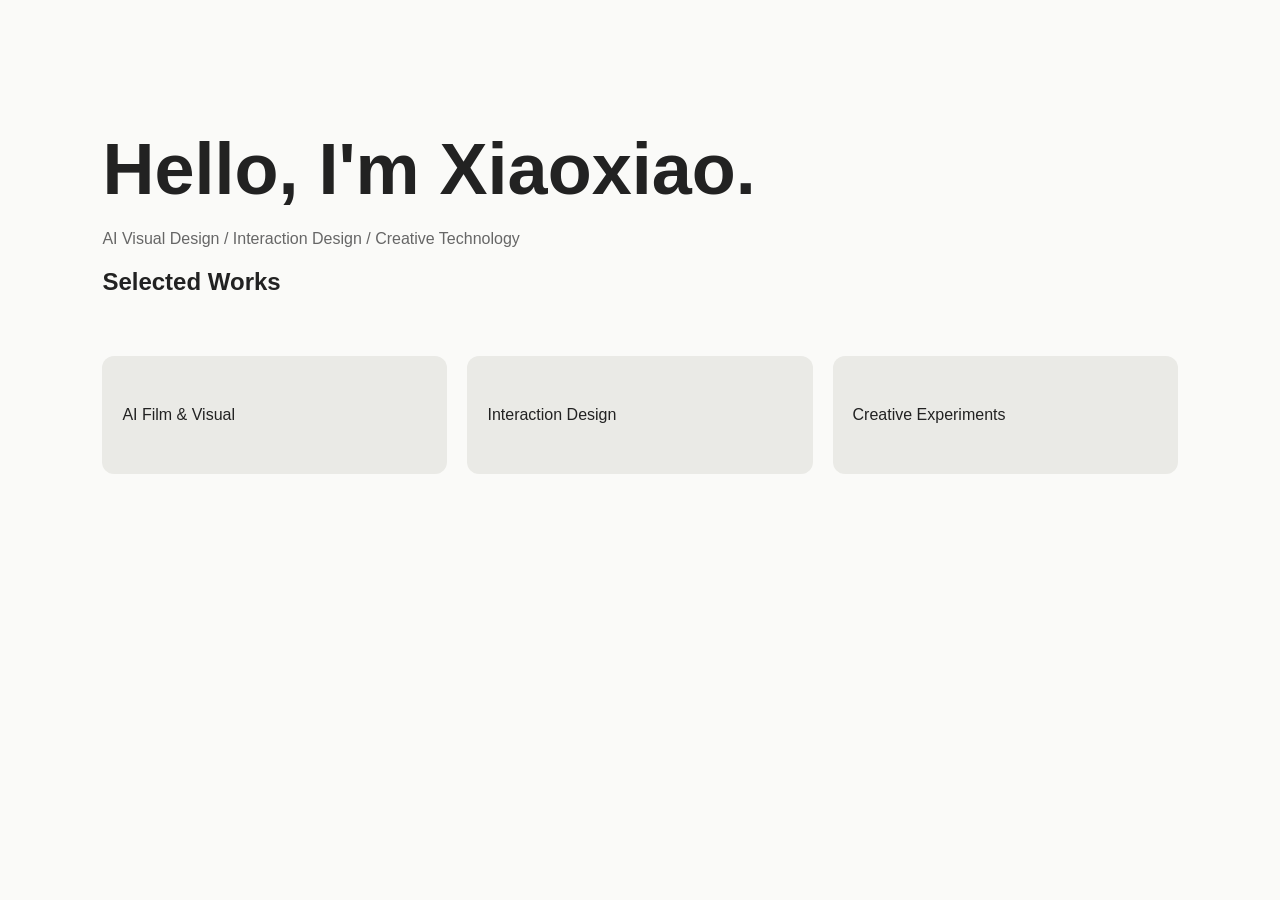
==== index.html @ 22fdce5c "Add initial HTML structure for portfolio" ====
<!DOCTYPE html>
<html lang="en">
<head>
  <meta charset="UTF-8">
  <meta name="viewport" content="width=device-width, initial-scale=1.0">
  <title>My Design Portfolio</title>
  <style>
    body {
      font-family: Arial, sans-serif;
      background: #fafaf8;
      color: #222;
      margin: 0;
      padding: 80px 8%;
    }
    h1 {
      font-size: clamp(36px, 7vw, 72px);
      margin-bottom: 20px;
    }
    p { color: #666; }
    .projects {
      display: grid;
      grid-template-columns: repeat(auto-fit, minmax(200px, 1fr));
      gap: 20px;
      margin-top: 60px;
    }
    .card {
      background: #eaeae6;
      border-radius: 12px;
      padding: 50px 20px;
    }
  </style>
</head>
<body>
  <h1>Hello, I'm Xiaoxiao.</h1>
  <p>AI Visual Design / Interaction Design / Creative Technology</p>

  <h2>Selected Works</h2>
  <div class="projects">
    <div class="card">AI Film & Visual</div>
    <div class="card">Interaction Design</div>
    <div class="card">Creative Experiments</div>
  </div>
</body>
</html>
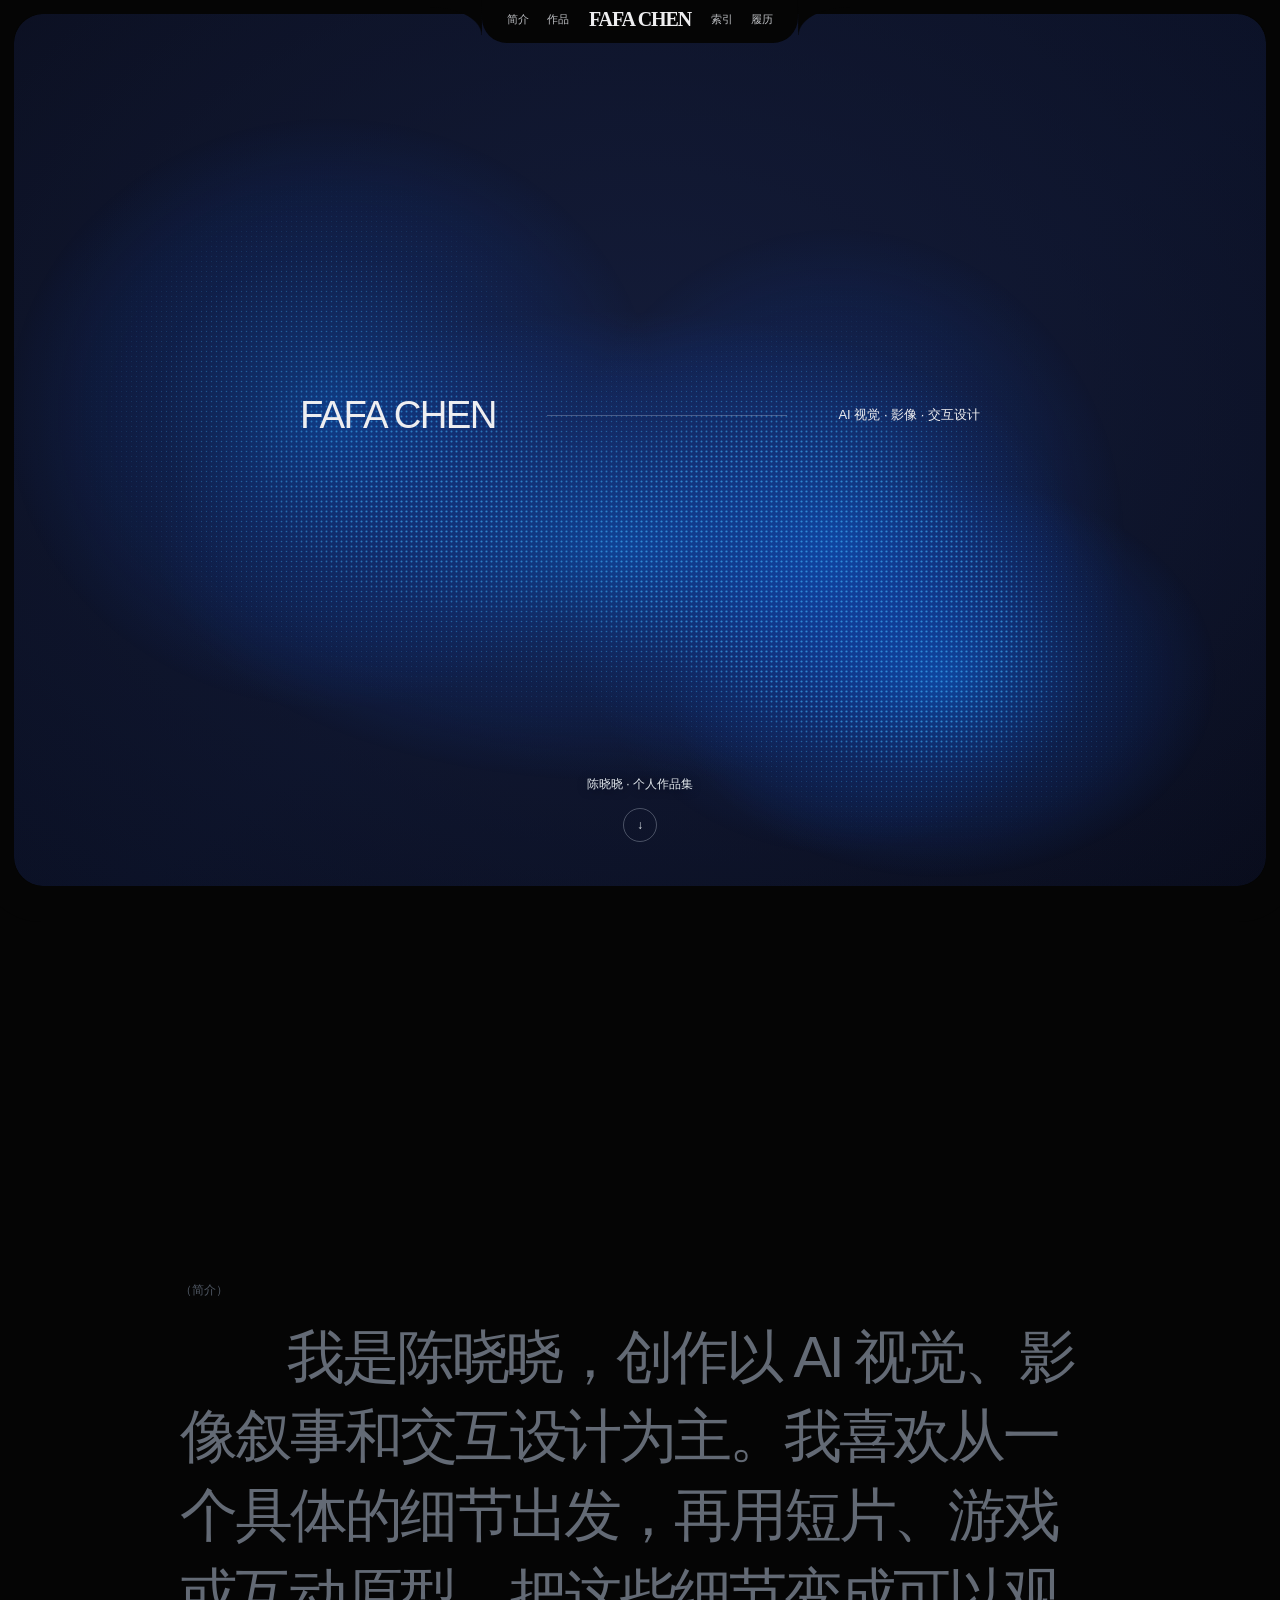
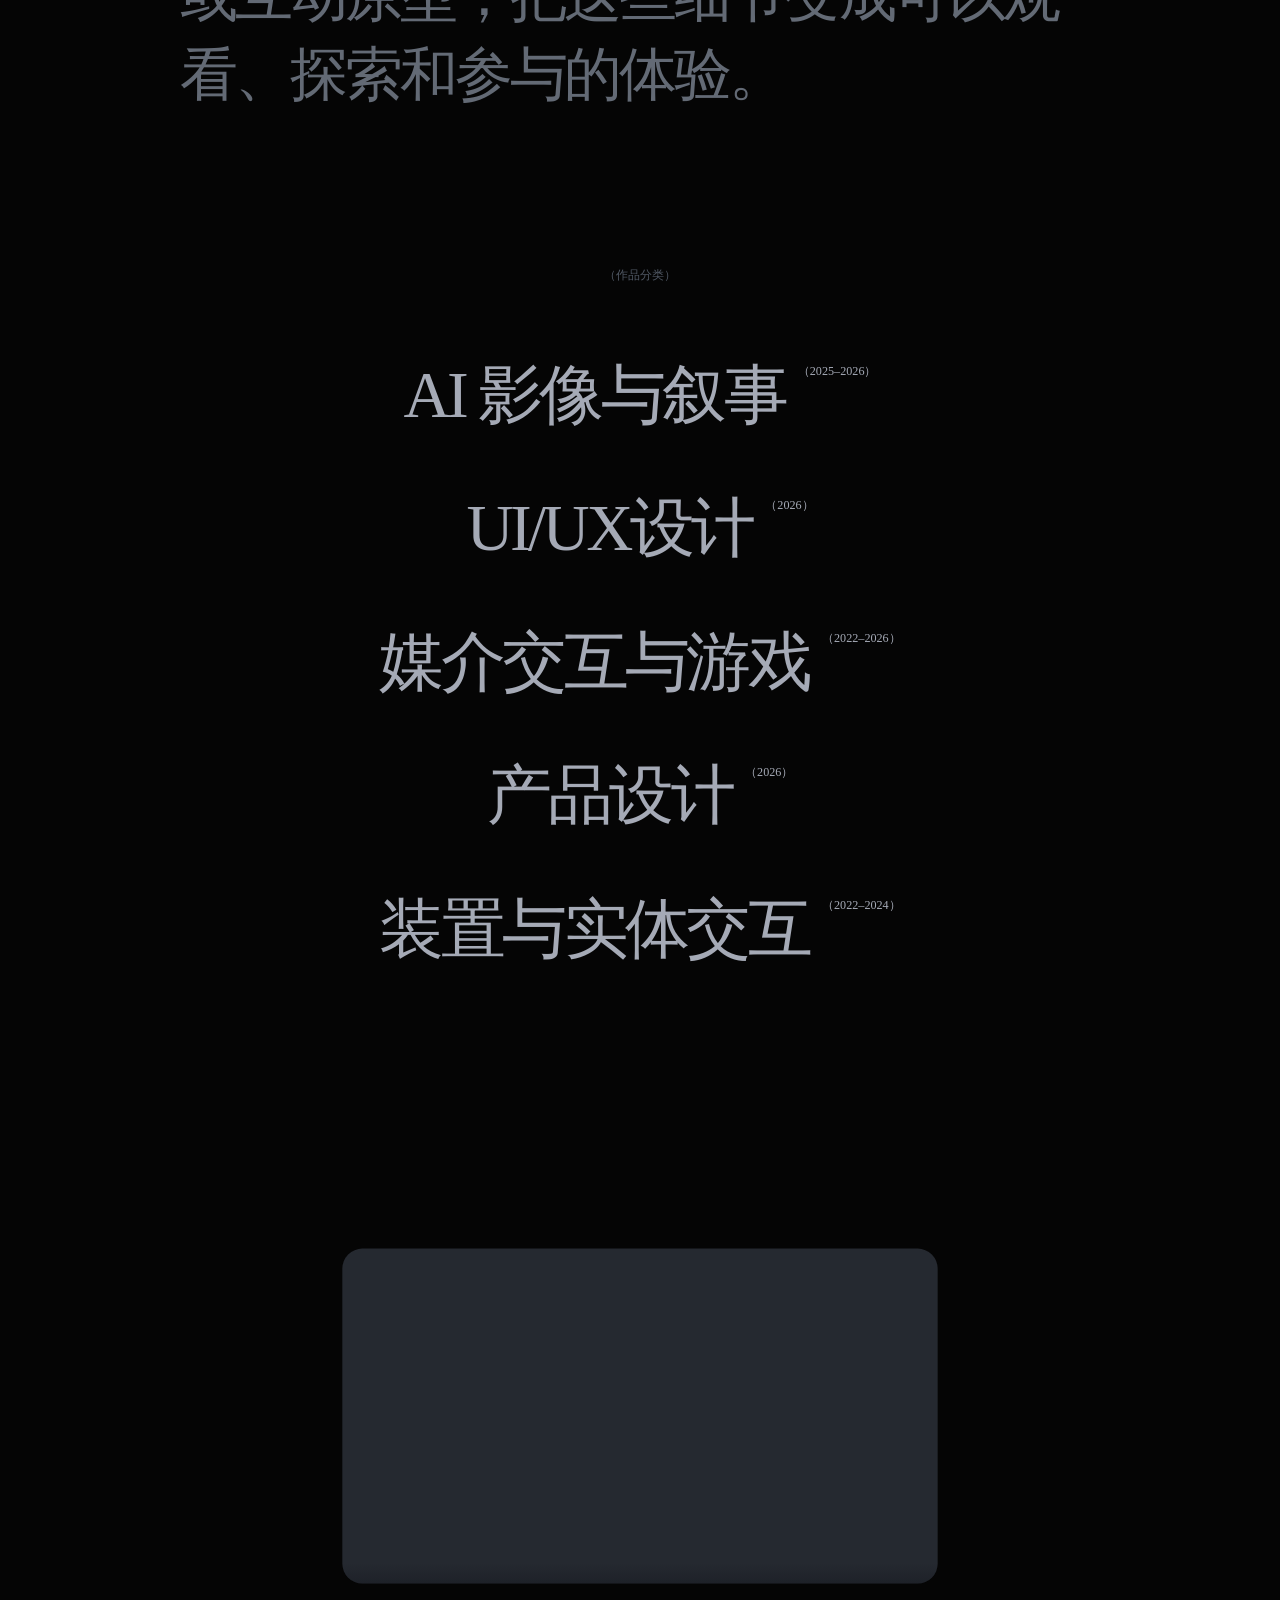
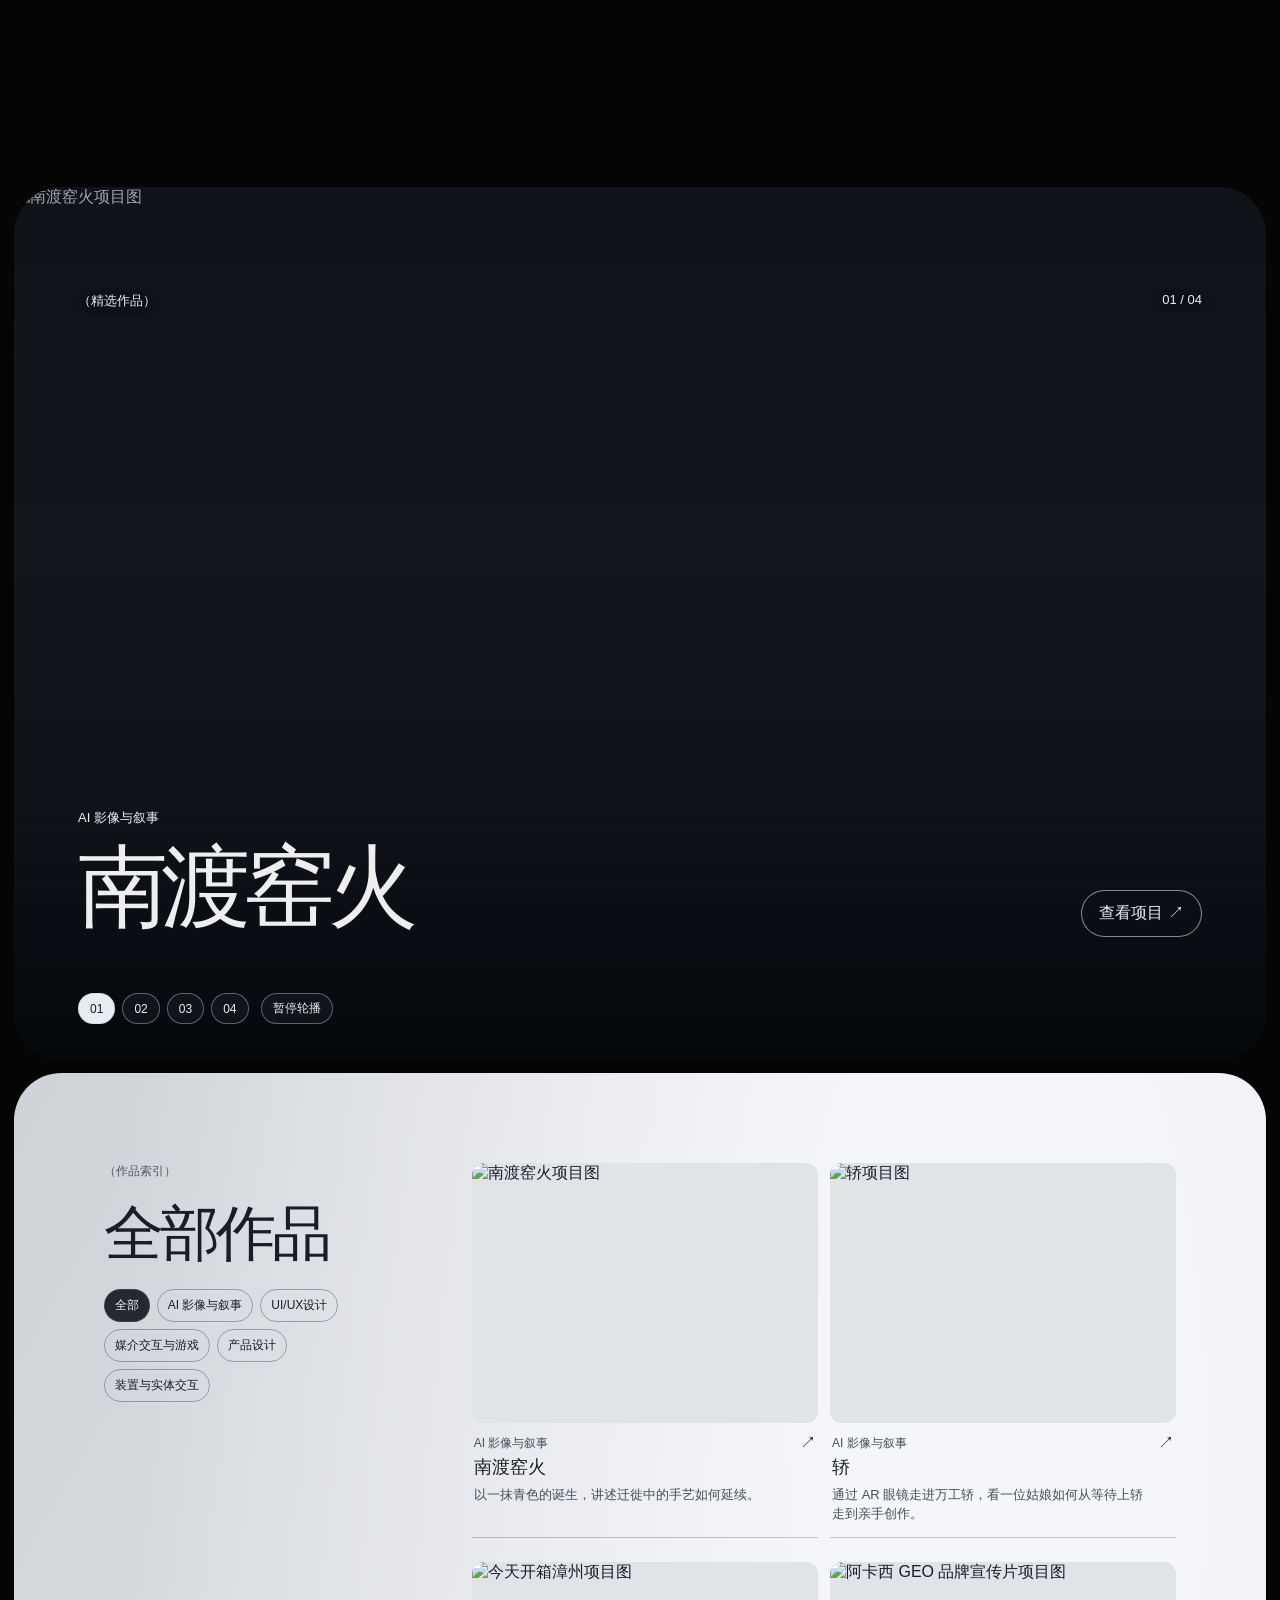
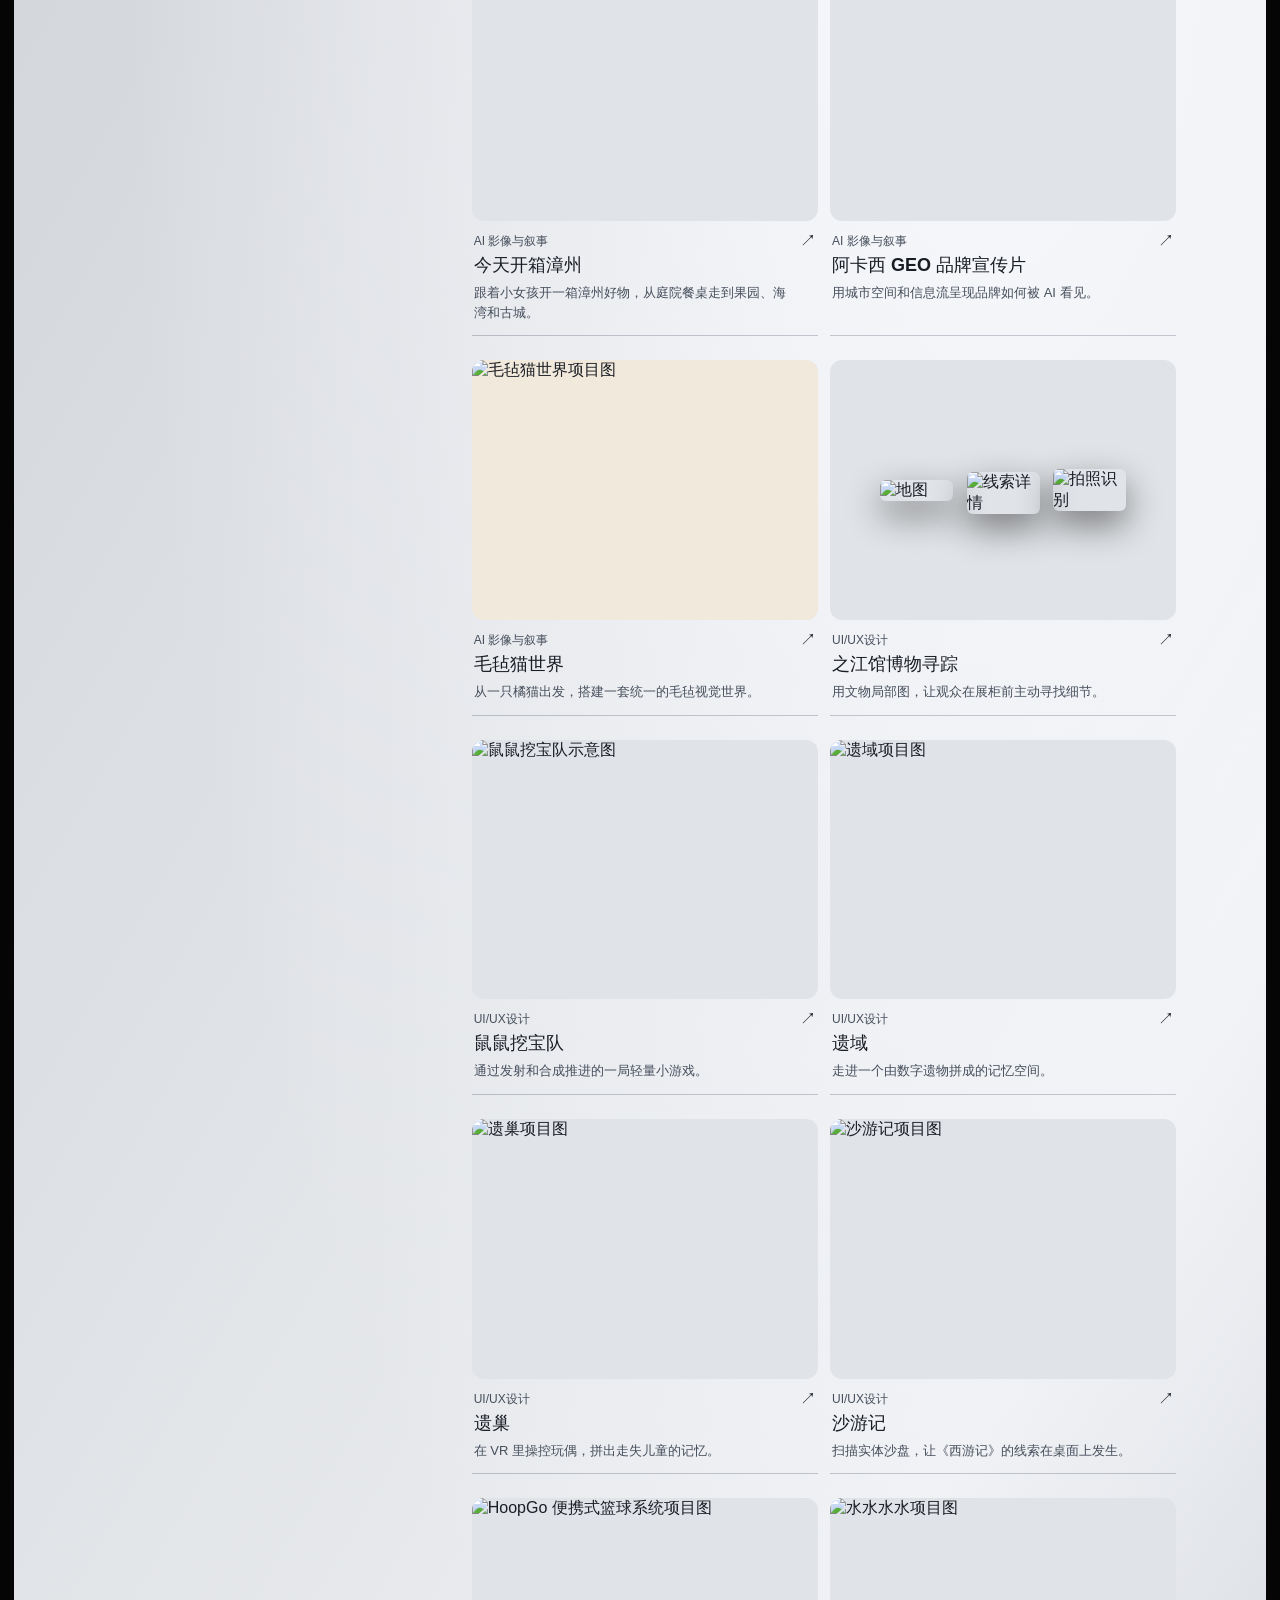
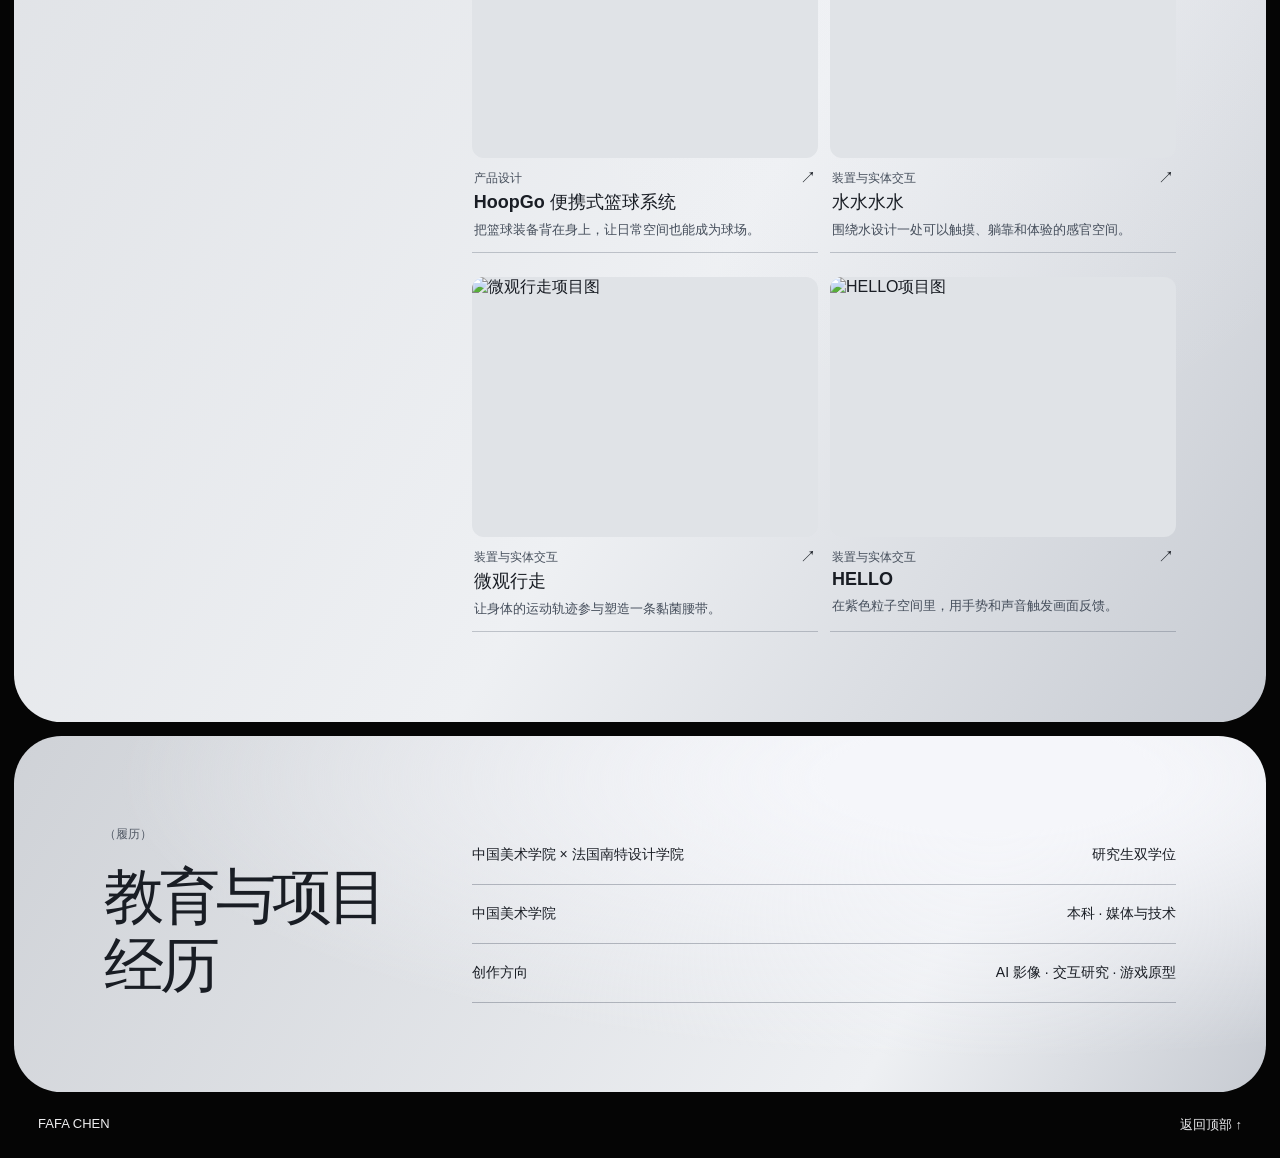
==== commit 7450ee19: "Add files via upload" ====
--- a/index.html
+++ b/index.html
@@ -1,45 +1,67 @@
-
-<!DOCTYPE html>
-<html lang="en">
+<!doctype html>
+<html lang="zh-CN">
 <head>
-  <meta charset="UTF-8">
-  <meta name="viewport" content="width=device-width, initial-scale=1.0">
-  <title>My Design Portfolio</title>
-  <style>
-    body {
-      font-family: Arial, sans-serif;
-      background: #fafaf8;
-      color: #222;
-      margin: 0;
-      padding: 80px 8%;
-    }
-    h1 {
-      font-size: clamp(36px, 7vw, 72px);
-      margin-bottom: 20px;
-    }
-    p { color: #666; }
-    .projects {
-      display: grid;
-      grid-template-columns: repeat(auto-fit, minmax(200px, 1fr));
-      gap: 20px;
-      margin-top: 60px;
-    }
-    .card {
-      background: #eaeae6;
-      border-radius: 12px;
-      padding: 50px 20px;
-    }
-  </style>
+<meta charset="utf-8"><meta name="viewport" content="width=device-width, initial-scale=1">
+<title>FAFA CHEN — 作品集</title><meta name="description" content="陈晓晓的中文设计作品集，包含 AI 视觉、影像创作与交互设计。">
+<link rel="stylesheet" href="site.css">
 </head>
-<body>
-  <h1>Hello, I'm Xiaoxiao.</h1>
-  <p>AI Visual Design / Interaction Design / Creative Technology</p>
-
-  <h2>Selected Works</h2>
-  <div class="projects">
-    <div class="card">AI Film & Visual</div>
-    <div class="card">Interaction Design</div>
-    <div class="card">Creative Experiments</div>
+<body id="top">
+<div class="frame" aria-hidden="true"></div>
+<header class="mast">
+ <nav aria-label="主导航"><a href="#about">简介</a><a href="#categories">作品</a></nav>
+ <a class="wordmark" href="#top" aria-label="FAFA CHEN，返回首页">FAFA CHEN</a>
+ <nav aria-label="履历与项目索引"><a href="#index">索引</a><a href="#experience">履历</a></nav>
+</header>
+<main>
+<div class="opening">
+ <section class="hero" aria-labelledby="hero-title">
+  <canvas class="hero-particles" aria-hidden="true"></canvas>
+  <div class="hero-center"><h1 id="hero-title">FAFA CHEN</h1><i aria-hidden="true"></i><p>AI 视觉 · 影像 · 交互设计</p></div>
+  <div class="hero-bottom"><p>陈晓晓 · 个人作品集</p><a href="#about" aria-label="向下浏览">↓</a></div>
+ </section>
+ <div class="editorial sheet">
+ <section class="intro" id="about">
+  <div class="intro-inner"><span class="label">（简介）</span><h2 class="read">我是陈晓晓，创作以 AI 视觉、影像叙事和交互设计为主。我喜欢从一个具体的细节出发，再用短片、游戏或互动原型，把这些细节变成可以观看、探索和参与的体验。</h2>
   </div>
+ </section>
+ <section class="categories" id="categories" aria-labelledby="category-title">
+  <h2 class="label" id="category-title">（作品分类）</h2>
+  <ul class="category-list">
+   <li><a href="?category=film#index" data-category="film"><span>AI 影像与叙事</span><small>（2025–2026）</small></a></li>
+   <li><a href="?category=ux#index" data-category="ux"><span>UI/UX设计</span><small>（2026）</small></a></li>
+   <li><a href="?category=interactive#index" data-category="interactive"><span>媒介交互与游戏</span><small>（2022–2026）</small></a></li>
+   <li><a href="?category=product#index" data-category="product"><span>产品设计</span><small>（2026）</small></a></li>
+   <li><a href="?category=installation#index" data-category="installation"><span>装置与实体交互</span><small>（2022–2024）</small></a></li>
+  </ul>
+ </section>
+ <div class="work-entry">
+  <a href="#work" class="work-preview" aria-label="进入精选作品">
+   <img src="assets/film.webp" alt="" loading="lazy">
+   <span>精选作品 <span aria-hidden="true">↘</span></span>
+  </a>
+ </div>
+ </div>
+</div>
+<section class="feature" id="work" aria-label="精选作品">
+ <div class="feature-pin">
+  <div class="feature-media"></div><div class="shade"></div>
+  <div class="feature-top"><span>（精选作品）</span><span class="count"></span></div>
+  <div class="feature-bottom"><div><p class="feature-category"></p><h2 class="feature-title" id="feature-current"></h2></div><a class="feature-link" href="project.html?id=film">查看项目 <span aria-hidden="true">↗</span></a></div>
+  <div class="feature-steps" aria-label="切换精选作品"></div>
+ </div>
+</section>
+<section class="sheet catalogue" id="index">
+ <div class="catalogue-heading"><span class="label">（作品索引）</span><h2>全部作品</h2><div class="filters" role="group" aria-label="筛选作品"></div></div>
+ <div class="grid" aria-live="polite"></div>
+</section>
+<section class="sheet experience" id="experience"><div class="experience-heading"><span class="label">（履历）</span><h2>教育与项目经历</h2></div>
+ <ul><li><span>中国美术学院 × 法国南特设计学院</span><span>研究生双学位</span></li><li><span>中国美术学院</span><span>本科 · 媒体与技术</span></li><li><span>创作方向</span><span>AI 影像 · 交互研究 · 游戏原型</span></li></ul>
+</section>
+</main>
+<footer><span>FAFA CHEN</span><a href="#top">返回顶部 ↑</a></footer>
+<script src="projects-data.js"></script>
+<script src="portfolio-shared.js"></script>
+<script src="portfolio-home.js"></script>
+<script src="hero-particles.js"></script>
 </body>
 </html>
--- a/site.css
+++ b/site.css
@@ -0,0 +1,289 @@
+:root {
+  --edge: clamp(7px, 1.1vw, 16px);
+  --radius: clamp(19px, 3.7vw, 51px);
+  --paper: #eceef1;
+  --dark: #08090c;
+  font-family: "Geist", "PingFang SC", "Microsoft YaHei", Arial, sans-serif;
+  background: #050505;
+  color: #eeeef0;
+}
+* { box-sizing: border-box; }
+html { scroll-behavior: smooth; }
+body, h1, h2, h3, p, figure { margin: 0; }
+body { padding-inline: var(--edge); }
+a, button { color: inherit; }
+a { text-decoration: none; }
+button { font: inherit; cursor: pointer; }
+a:focus-visible, button:focus-visible { outline: 2px solid #76b7e2; outline-offset: 4px; }
+img { display: block; width: 100%; object-fit: cover; }
+.frame { position: fixed; inset: 0; pointer-events: none; border: var(--edge) solid #050505; z-index: 8; }
+.frame::after { content: ""; position: absolute; inset: 0; border-radius: clamp(16px,2.2vw,32px); box-shadow: 0 0 0 36px #050505; }
+.mast { position: fixed; top: 0; left: 50%; z-index: 9; transform: translateX(-50%); display: flex; align-items: center; justify-content: center; gap: 16px; border-radius: 0 0 25px 25px; padding: 8px 21px 12px; background: #050505; white-space: nowrap; }
+.mast::before, .mast::after {
+  content: "";
+  position: absolute;
+  top: 7px;
+  width: clamp(18px, 4vw, 52px);
+  height: 28px;
+  background: radial-gradient(ellipse at bottom left, transparent 69%, #050505 71%);
+  pointer-events: none;
+}
+.mast::before { right: 100%; }
+.mast::after { left: 100%; transform: scaleX(-1); }
+.mast nav { display: flex; gap: 10px; font-size: 11px; color: #bfc1c5; }
+.mast nav a { padding: 4px; }
+.mast nav a:hover { color: white; }
+.wordmark { font: 600 20px/1.05 Georgia, serif; letter-spacing: -.055em; }
+.opening { position: relative; }
+.hero { position: sticky; top: var(--edge); height: calc(100svh - 2 * var(--edge)); margin-top: var(--edge); border-radius: 30px; overflow: hidden; isolation: isolate; background: #0b101c; }
+.hero::before { content: ""; position: absolute; z-index: -1; inset: -25%; transform: translateY(var(--lift,0)); background: radial-gradient(ellipse at 50% 46%,#141c39,transparent 68%),linear-gradient(145deg,#0b0e1d,#0b1126 53%,#080a17); }
+.hero-center { position: absolute; left: 50%; top: 46%; transform: translate(-50%,-50%); width: min(680px,88%); display: grid; grid-template-columns: auto 1fr auto; align-items: center; gap: clamp(12px,4vw,52px); }
+.hero-center h1 { font-size: clamp(21px,3vw,40px); font-weight: 500; letter-spacing: -.045em; }
+.hero-center i { height: 1px; background: #dae4f146; }
+.hero-center p { font-size: 13px; }
+.hero-bottom { position: absolute; bottom: 5%; left: 0; width: 100%; text-align: center; font-size: 12px; color: #e1e7ec; }
+.hero-bottom a { display: inline-grid; place-items: center; border-radius: 50%; border: 1px solid #eaf4ff46; width: 34px; height: 34px; margin-top: 15px; transition: background .25s; }
+.hero-bottom a:hover { background: #dfeaff30; }
+.sheet { position: relative; border-radius: var(--radius); background: radial-gradient(ellipse at 78% 12%,#f5f6fa 12%,transparent 63%),linear-gradient(120deg,#cfd2d7,#eef0f3 72%,#c7cbd2); color: #191d24; }
+.editorial { margin-top: 25svh; background: radial-gradient(ellipse at 72% 36%, #f5f6fa 12%, transparent 68%), linear-gradient(28deg, #d0d2d6 12%, #eef0f4 53%, #d2d4d9 96%); background-attachment: fixed; overflow: clip; }
+.intro { min-height: 79svh; display: grid; align-items: center; padding: clamp(68px,12vw,154px) clamp(22px,13vw,180px) clamp(48px,8vw,90px); }
+.intro .read { text-indent: 1.85em; }
+.intro-inner { width: min(100%,1100px); margin-inline: auto; }
+.label { display: block; font-size: 12px; color: #505864; margin-bottom: 19px; }
+.read { font-weight: 530; font-size: clamp(28px,4.5vw,65px); letter-spacing: -.055em; line-height: 1.38; overflow-wrap: anywhere; }
+.read span { color: #636a75; }
+.read .inked { color: #191d24; }
+.feature { position: relative; padding-top: 0; margin-top: var(--edge); }
+.feature-pin { position: sticky; top: var(--edge); height: calc(100svh - 2 * var(--edge)); z-index: 1; isolation: isolate; border-radius: var(--radius); overflow: hidden; background: #13171e; }
+.feature-media, .feature-image, .shade { position: absolute; inset: 0; }
+.feature-media { z-index: -2; }
+.feature-image { opacity: 0; transform: scale(1.045); transition: opacity .62s ease, transform .95s ease; }
+.feature-image.visible { opacity: 1; transform: scale(1); }
+.feature-image > img { height: 100%; }
+.feature-image.cat { background: #313039; }
+.feature-image.cat img { object-fit: contain; padding: 4vh 0; background: radial-gradient(ellipse at center,#9b7659,#25212a 75%); }
+.feature-image.film img { object-position: center 57%; }
+.feature-image.micro img { object-position: center; }
+.shade { z-index: -1; background: linear-gradient(0deg,#04080bf5 0%,#080b1066 26%,transparent 58%,#080a1255); }
+.feature-top,.feature-bottom,.feature-steps { position: absolute; inset-inline: clamp(16px,5vw,74px); display: flex; justify-content: space-between; }
+.feature-top { top: 12%; font-size: 13px; text-shadow: 0 1px 8px #000; }
+.feature-bottom { bottom: 14%; align-items: end; gap: 12px; }
+.feature-category { margin-bottom: 10px; font-size: 13px; }
+.feature-title { font-size: clamp(31px,7vw,98px); letter-spacing: -.075em; font-weight: 570; line-height: 1.12; }
+.feature-link { flex: none; border: 1px solid #eef3f989; border-radius: 50px; padding: 12px 17px; background: #0b111d81; backdrop-filter: blur(9px); }
+.feature-link:hover { background: #263951; }
+.feature-steps { bottom: 4%; justify-content: start; gap: 7px; }
+.feature-steps button { background: #151924a8; border: 1px solid #c8d1e56b; border-radius: 50px; padding: 6px 11px; font-size: 12px; }
+.feature-steps button[aria-pressed="true"] { background: #e7edf5; color: #111925; }
+.museum { display: flex; align-items: center; justify-content: center; gap: 4%; background: radial-gradient(ellipse at 60% 30%,#6a513e,#1a1617 76%); }
+.museum img { width: 21%; max-height: 78%; object-fit: contain; border-radius: 6px; box-shadow: 0 14px 35px #0007; }
+.museum img:nth-child(2) { transform: translateY(7%); }
+.catalogue, .experience { margin-top: var(--edge); padding: clamp(32px,7vw,98px); display: grid; grid-template-columns: minmax(150px, .62fr) minmax(0,1.5fr); align-items: start; gap: clamp(24px,6vw,96px); }
+.catalogue-heading, .experience-heading { position: sticky; top: max(76px,12vh); }
+.catalogue h2,.experience h2 { font-weight: 550; letter-spacing: -.065em; line-height: 1.15; font-size: clamp(32px,4.7vw,69px); }
+.filters { display: flex; flex-wrap: wrap; gap: 7px; margin-top: 21px; }
+.filter { background: transparent; border: 1px solid #5058647a; border-radius: 30px; padding: 7px 10px; font-size: 12px; }
+.filter[aria-pressed="true"], .filter:hover { color: #f2f4f5; background: #232831; }
+.grid { display: grid; grid-template-columns: repeat(2,minmax(0,1fr)); gap: 24px 12px; }
+.card { min-width: 0; border: 0; border-bottom: 1px solid #242f463d; padding: 0; background: transparent; text-align: left; }
+.card-cover { overflow: hidden; border-radius: 12px; aspect-ratio: 4/3; background: #e0e3e7; }
+.card-cover:not(.museum) img { height: 100%; transition: transform .4s; }
+.card:hover img { transform: scale(1.05); }
+.card-cover.cat img { object-fit: contain; background: #f2e9dd; }
+.meta { display: flex; justify-content: space-between; gap: 10px; padding: 10px 2px 13px; }
+.meta h3 { font-size: 18px; font-weight: 550; }
+.meta small { color: #454e5b; font-size: 12px; }
+.experience ul { list-style: none; padding: 0; margin: 0; }
+.experience li { display: flex; justify-content: space-between; gap: 20px; padding: 20px 0; border-bottom: 1px solid #363f5352; font-size: 14px; }
+footer { display: flex; justify-content: space-between; padding: 24px; font-size: 13px; }
+.preview-note { color: #505864; font-size: 12px; }
+@media(max-width:680px) {
+ .mast { padding-inline: 12px; gap: 7px; }
+ .mast nav { gap: 3px; }
+ .wordmark { font-size: 16px; }
+ .hero-center { grid-template-columns: 1fr; text-align: center; gap: 9px; }
+ .hero-center i { width: 86px; margin: 4px auto; }
+ .hero-center h1 { font-size: 32px; }
+ .editorial { margin-top: 14svh; background-attachment: scroll; }
+ .intro { min-height: 65svh; }
+ .feature-title { letter-spacing: -.045em; }
+ .feature-link { font-size: 12px; padding: 9px 10px; }
+ .catalogue,.experience { grid-template-columns: 1fr; }
+ .catalogue-heading,.experience-heading { position: static; }
+ .grid { grid-template-columns: 1fr; }
+ .experience li { gap: 9px; font-size: 12px; }
+ .museum img { width: 26%; }
+}
+@media(prefers-reduced-motion:reduce) {
+ *, *::before, *::after { scroll-behavior: auto!important; transition: none!important; }
+}
+
+/* The intro, category list and work preview share one continuous sheet. */
+.categories {
+  padding: clamp(20px, 5svh, 56px) 14px 0;
+  text-align: center;
+}
+.categories h2 { font-weight: 400; margin-bottom: clamp(20px, 5svh, 48px); }
+.category-list {
+  list-style: none;
+  margin: 0 auto;
+  padding: 0;
+  max-width: 1200px;
+}
+.category-list a {
+  display: flex;
+  width: fit-content;
+  max-width: 100%;
+  margin-inline: auto;
+  justify-content: center;
+  align-items: flex-start;
+  gap: clamp(2px, 1vw, 15px);
+  padding: clamp(13px, 3.35svh, 36px) 0;
+  color: #27282a;
+  color: color-mix(in srgb, #27282a var(--ink, 100%), #a5aab6);
+  font-family: "Noto Serif CJK SC", "Songti SC", "STSong", Georgia, serif;
+  font-size: clamp(26px, 5.1vw, 82px);
+  line-height: 1.12;
+  letter-spacing: -.055em;
+}
+.category-list small {
+  font-size: clamp(10px, .95vw, 14px);
+  letter-spacing: 0;
+  margin-top: .53em;
+  flex: none;
+}
+.category-list a:hover, .category-list a:focus-visible { color: #24262b; }
+.work-entry { display: grid; place-items: center; padding: clamp(115px, 24svh, 255px) 0 clamp(88px, 17svh, 170px); }
+.work-preview {
+  position: relative;
+  width: min(58%, 900px);
+  aspect-ratio: 16/9;
+  display: block;
+  border-radius: 20px;
+  overflow: hidden;
+  clip-path: inset(var(--crop, 0%) round 20px);
+  background: #252930;
+  color: #fff;
+}
+.work-preview img { height: 100%; transform: scale(var(--image-scale, 1)); }
+.work-preview > span {
+  position: absolute;
+  inset: auto 0 0;
+  display: flex;
+  justify-content: space-between;
+  padding: 24px 20px 15px;
+  background: linear-gradient(transparent, #090b13b8);
+  font-size: 13px;
+}
+.work-preview:hover > span { text-decoration: underline; text-underline-offset: 4px; }
+#categories, #index { scroll-margin-top: max(48px, 6svh); }
+@media(max-width: 680px) {
+  .category-list a { font-size: clamp(20px, 6.4vw, 42px); }
+  .work-preview { width: 88%; }
+}
+
+.feature-steps button[hidden] { display: none; }
+.feature-steps button:last-child { margin-inline-start: 5px; }
+.card .meta h3 { margin-block: 3px 6px; }
+.card .meta p { color: #454e5b; font-size: 13px; line-height: 1.5; }
+.type-cover {
+  display: grid; place-items: center; height: 100%; padding: 16px; text-align: center;
+  background: radial-gradient(ellipse at 70% 18%, #3e4358, #171a25 78%);
+  color: #f2eff9; font-size: clamp(22px, 3vw, 44px); font-family: "Songti SC", "Noto Serif CJK SC", serif;
+}
+.project-page .case { margin-top: var(--edge); min-height: 85svh; padding: clamp(64px,10vw,120px) clamp(18px,7vw,100px) 45px; }
+.case-header, .case-section, .case-nav, .case-cover, .case > .preview-note { max-width: 1080px; margin-inline: auto; }
+.case-header { padding-bottom: clamp(25px,5vw,56px); }
+.case h1 { font-size: clamp(33px,7.2vw,95px); line-height: 1.15; letter-spacing: -.06em; }
+.case-lead { font-size: clamp(16px,2vw,24px); margin-top: 15px; line-height: 1.55; }
+.case-cover { border-radius: var(--radius); overflow: hidden; background-color: #1c1f26; }
+.case-cover:not(.museum) img { width: 100%; max-height: 72svh; object-fit: contain; }
+.case-cover.museum { padding: 25px 5%; min-height: 220px; }
+.case-cover.museum img { max-height: 60svh; }
+.case-cover.ui-cover { background-color: #242a39; }
+.case > .preview-note { padding-top: 6px; }
+.case-section { margin-block: clamp(30px,6vw,78px); }
+.case-section h2 { margin-bottom: 14px; font-size: clamp(22px,3vw,36px); font-weight: 550; }
+.case-section p { max-width: 47em; line-height: 1.8; }
+.case-section img { border-radius: 12px; height: auto; }
+.case-link { display: inline-block; text-decoration: underline; text-underline-offset: 5px; margin-top: 15px; }
+.case-nav:empty { display: none; }
+.case-nav { display: flex; flex-wrap: wrap; justify-content: space-between; gap: 18px; border-top: 1px solid #8b94a17a; padding-top: 12px; }
+
+.storyboard-grid {
+  display: grid;
+  grid-template-columns: repeat(auto-fit, minmax(min(100%, 145px), 1fr));
+  gap: 15px 12px;
+  list-style: none;
+  margin: 0;
+  padding: 0;
+}
+.storyboard-grid a { display: block; }
+.storyboard-grid img { aspect-ratio: 16/9; border-radius: 5px; object-fit: cover; background: #d3d7dd; }
+.storyboard-grid span { display: block; margin-top: 5px; color: #505864; font-size: 12px; font-variant-numeric: tabular-nums; }
+.storyboard-grid a:hover img { outline: 2px solid #697989; outline-offset: 2px; }
+@media (max-width: 480px) {
+  .storyboard-grid { grid-template-columns: repeat(2, minmax(0, 1fr)); gap: 12px 9px; }
+}
+
+.origin-grid { display:grid; grid-template-columns:repeat(2,minmax(0,1fr)); gap:clamp(14px,3vw,32px); }
+.origin-grid article { display:grid; grid-template-columns:minmax(90px,.72fr) 1fr; gap:clamp(12px,2vw,24px); align-items:center; }
+.origin-grid img { width:100%; aspect-ratio:1; object-fit:cover; border-radius:50%; }
+.origin-grid h3 { margin:0 0 8px; font-size:clamp(17px,2vw,22px); }
+.origin-grid p, .cast-copy p { font-size:clamp(13px,1.5vw,16px); }
+.cast-card {
+  display:grid; grid-template-columns:minmax(0, 1fr) minmax(0, 2.3fr); align-items:center;
+  min-height:330px; gap:clamp(16px,3vw,44px); padding:clamp(15px,4vw,40px);
+  margin:20px 0 30px; border-radius:clamp(17px,3vw,36px);
+  background:radial-gradient(ellipse at 66% 44%, #f1efdf 0 27%, transparent 28%), linear-gradient(122deg,#dbd3bd,#e8e4d5);
+}
+.cast-aqing { grid-template-columns:minmax(0, 2.3fr) minmax(0, 1fr); background:radial-gradient(ellipse at 35% 45%,#e8ecdb 0 27%,transparent 28%),linear-gradient(145deg,#cbd3bc,#dae1ce); }
+.cast-aqing .cast-copy { order:1; }
+.cast-copy h3 { font-family:"Noto Serif CJK SC","Songti SC",serif; font-size:clamp(35px,6vw,76px); margin:0 0 9px; font-weight:500; }
+.cast-copy .cast-role { margin-bottom:14px; font-weight:650; }
+.cast-poses { display:grid; grid-template-columns:1.25fr .75fr .96fr; align-items:end; gap:3%; }
+.cast-pose { display:grid; justify-items:center; min-width:0; margin:0; }
+.cast-pose img { height:clamp(175px,34vw,440px); width:100%; object-fit:contain; object-position:center bottom; }
+.cast-pose:nth-child(2) { margin-bottom:clamp(15px,4vw,48px); }
+.cast-pose:nth-child(2) img { height:clamp(125px,25vw,328px); }
+.cast-pose:nth-child(3) img { height:clamp(135px,28vw,365px); }
+.cast-aqing .cast-pose img { max-height:345px; }
+.cast-aqing .cast-pose:nth-child(2) img { max-height:245px; }
+.cast-aqing .cast-pose:nth-child(3) img { max-height:280px; }
+.cast-pose figcaption { margin-top:6px; color:#41483e; font-size:11px; }
+.story-scene { padding:clamp(17px,3vw,34px) 0; border-top:1px solid #8b94a17a; }
+.story-heading { display:grid; grid-template-columns:auto auto 1fr; align-items:baseline; gap:8px 14px; margin-bottom:13px; }
+.story-heading span { color:#505864; font-size:12px; }
+.story-heading h3 { margin:0; font-size:clamp(18px,2.3vw,26px); }
+.story-heading p { margin:0; font-size:14px; }
+.story-scene .storyboard-grid { grid-template-columns:repeat(5,minmax(0,1fr)); }
+@media(max-width:720px) {
+ .cast-card,.cast-aqing { grid-template-columns:1fr; min-height:0; }
+ .cast-aqing .cast-copy { order:0; }
+ .story-heading p { grid-column:1/-1; }
+ .story-scene .storyboard-grid { grid-template-columns:repeat(3,minmax(0,1fr)); }
+}
+@media(max-width:490px) {
+ .origin-grid article { grid-template-columns:1fr; }
+ .origin-grid img { max-width:135px; }
+ .story-scene .storyboard-grid { grid-template-columns:repeat(2,minmax(0,1fr)); }
+}
+
+.case-clips { display:grid; grid-template-columns:repeat(3,minmax(0,1fr)); gap:18px; }
+.case-clips video { display:block; width:100%; aspect-ratio:16/9; border-radius:10px; background:#171818; }
+.case-clips figcaption { margin-top:8px; font-size:14px; }
+@media(max-width:640px) { .case-clips { grid-template-columns:1fr; } }
+
+.case-film { margin-top:0; }
+.case-film video { display:block; width:100%; aspect-ratio:16/9; border-radius:var(--radius); background:#171818; }
+
+.hero-particles {
+  position:absolute;
+  inset:0;
+  width:100%;
+  height:100%;
+  pointer-events:none;
+  z-index:0;
+}
+.hero-center, .hero-bottom { z-index:1; }
+.hero-bottom p { text-shadow:0 1px 9px #071023; }
